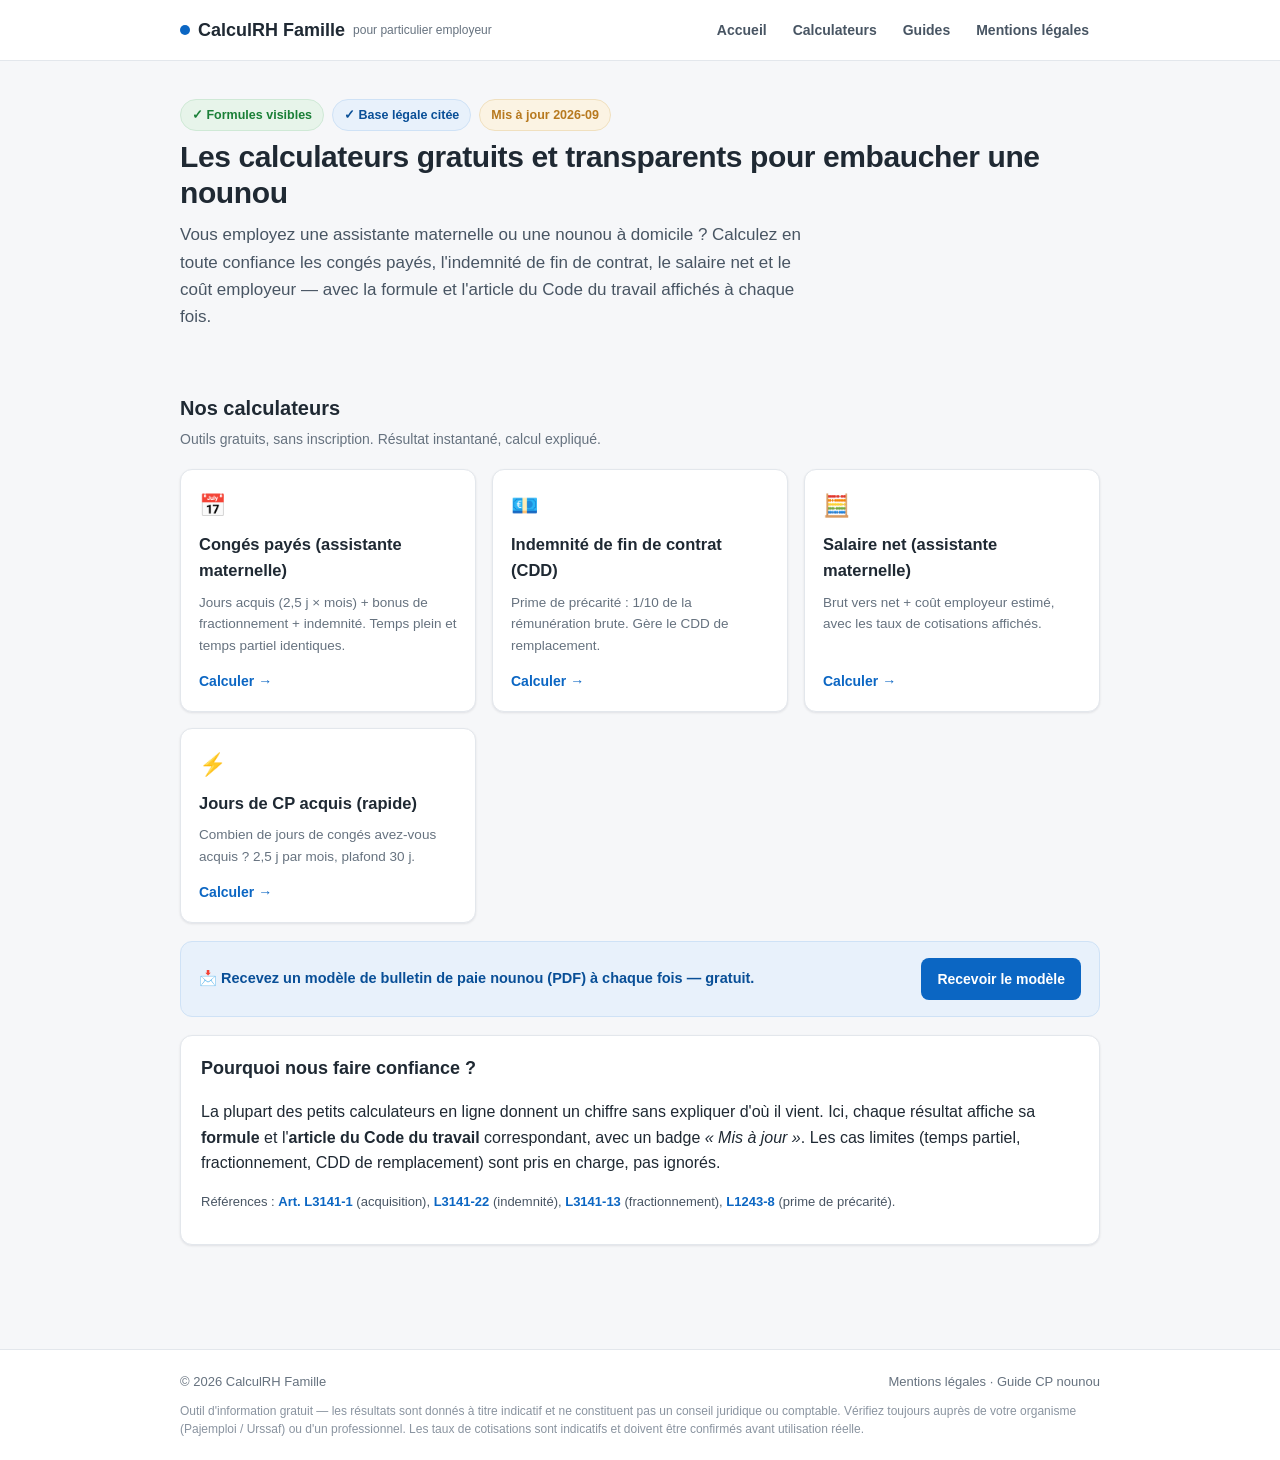
==== index.html @ 048752af "Initial commit: CalculRH France static site (assmat calculators)" ====
<!doctype html>
<html lang="fr">
<head>
  <meta charset="utf-8">
  <meta name="viewport" content="width=device-width, initial-scale=1">
  <title>Calculateurs pour particulier employeur — congés payés, salaire, fin de contrat</title>
  <meta name="description" content="Calculateurs gratuits et transparents pour les familles employant une assistante maternelle (nounou) : congés payés, indemnité de fin de contrat, salaire net, coût employeur. Formules et base légale visibles.">
  <link rel="stylesheet" href="assets/css/style.css">
  <link rel="canonical" href="https://calculrh.com/">
</head>
<body>
  <a class="skip" href="#main">Aller au contenu</a>
  <header class="site-header">
    <div class="bar">
      <a class="brand" href="index.html"><span class="dot"></span> CalculRH&nbsp;Famille <small>pour particulier employeur</small></a>
      <button class="nav-toggle" aria-label="Menu">☰</button>
      <nav class="nav">
        <a href="index.html">Accueil</a>
        <a href="#calculateurs">Calculateurs</a>
        <a href="guides/comment-calculer-cp-nounou.html">Guides</a>
        <a href="mentions-legales.html">Mentions légales</a>
      </nav>
    </div>
  </header>

  <main class="wrap" id="main">
    <section class="hero">
      <div class="badges">
        <span class="badge">✓ Formules visibles</span>
        <span class="badge blue">✓ Base légale citée</span>
        <span class="badge amber">Mis à jour 2026-09</span>
      </div>
      <h1>Les calculateurs gratuits et transparents pour embaucher une nounou</h1>
      <p class="lead">Vous employez une assistante maternelle ou une nounou à domicile ? Calculez en toute confiance les congés payés, l'indemnité de fin de contrat, le salaire net et le coût employeur — avec la formule et l'article du Code du travail affichés à chaque fois.</p>
    </section>

    <h2 class="section-title" id="calculateurs">Nos calculateurs</h2>
    <p class="section-sub">Outils gratuits, sans inscription. Résultat instantané, calcul expliqué.</p>
    <div class="grid">
      <a class="card" href="calculateurs/congres-payes-assmat.html">
        <span class="ic">📅</span>
        <h3>Congés payés (assistante maternelle)</h3>
        <p>Jours acquis (2,5 j × mois) + bonus de fractionnement + indemnité. Temps plein et temps partiel identiques.</p>
        <span class="go">Calculer →</span>
      </a>
      <a class="card" href="calculateurs/indemnite-fin-de-contrat-assmat.html">
        <span class="ic">💶</span>
        <h3>Indemnité de fin de contrat (CDD)</h3>
        <p>Prime de précarité : 1/10 de la rémunération brute. Gère le CDD de remplacement.</p>
        <span class="go">Calculer →</span>
      </a>
      <a class="card" href="calculateurs/salaire-net-assmat.html">
        <span class="ic">🧮</span>
        <h3>Salaire net (assistante maternelle)</h3>
        <p>Brut vers net + coût employeur estimé, avec les taux de cotisations affichés.</p>
        <span class="go">Calculer →</span>
      </a>
      <a class="card" href="calculateurs/jours-cp-acquis.html">
        <span class="ic">⚡</span>
        <h3>Jours de CP acquis (rapide)</h3>
        <p>Combien de jours de congés avez-vous acquis ? 2,5 j par mois, plafond 30 j.</p>
        <span class="go">Calculer →</span>
      </a>
    </div>

    <div class="hook">
      <p>📩 Recevez un modèle de bulletin de paie nounou (PDF) à chaque fois — gratuit.</p>
      <a class="btn" href="guides/comment-calculer-cp-nounou.html#pdf">Recevoir le modèle</a>
    </div>

    <section class="panel">
      <h2>Pourquoi nous faire confiance ?</h2>
      <p>La plupart des petits calculateurs en ligne donnent un chiffre sans expliquer d'où il vient. Ici, chaque résultat affiche sa <b>formule</b> et l'<b>article du Code du travail</b> correspondant, avec un badge <i>« Mis à jour »</i>. Les cas limites (temps partiel, fractionnement, CDD de remplacement) sont pris en charge, pas ignorés.</p>
      <p class="legal-ref">Références : <a href="https://www.legifrance.gouv.fr/codes/section_lc/LEGITEXT000006072050/LEGISCTA000006150381/" target="_blank" rel="noopener">Art. L3141-1</a> (acquisition), <a href="https://www.legifrance.gouv.fr/codes/article_lc/LEGIARTI000032692771/" target="_blank" rel="noopener">L3141-22</a> (indemnité), <a href="https://www.legifrance.gouv.fr/codes/article_lc/LEGIARTI000006150381/" target="_blank" rel="noopener">L3141-13</a> (fractionnement), <a href="https://www.legifrance.gouv.fr/codes/article_lc/LEGIARTI000006901564/" target="_blank" rel="noopener">L1243-8</a> (prime de précarité).</p>
    </section>
  </main>

  <footer class="site-footer">
    <div class="inner">
      <span>© <span id="y">2026</span> CalculRH Famille</span>
      <span><a href="mentions-legales.html">Mentions légales</a> · <a href="guides/comment-calculer-cp-nounou.html">Guide CP nounou</a></span>
      <span class="disc">Outil d'information gratuit — les résultats sont donnés à titre indicatif et ne constituent pas un conseil juridique ou comptable. Vérifiez toujours auprès de votre organisme (Pajemploi / Urssaf) ou d'un professionnel. Les taux de cotisations sont indicatifs et doivent être confirmés avant utilisation réelle.</span>
    </div>
  </footer>

  <script src="assets/js/calc.js"></script>
</body>
</html>
---- assets/css/style.css ----
/* ==========================================================================
   法国 HR 计算器站 — 设计系统 (clean / light / mobile-first / 零依赖)
   定位: particulier employeur (雇保姆家庭) 的免费、透明、可核验计算器
   ========================================================================== */

:root {
  --bg: #f6f7f9;
  --surface: #ffffff;
  --ink: #1f2933;
  --ink-soft: #485563;
  --muted: #66727f;
  --line: #e3e7ec;
  --line-soft: #eef1f4;
  --brand: #0b66c3;       /* 法国蓝 */
  --brand-dark: #094f97;
  --brand-soft: #e8f1fb;
  --green: #1a7f37;        /* 准确/正向 */
  --green-soft: #e7f4ea;
  --amber: #b7791f;
  --amber-soft: #fbf3e3;
  --radius: 12px;
  --radius-sm: 8px;
  --shadow: 0 1px 3px rgba(16,24,40,.06), 0 1px 2px rgba(16,24,40,.04);
  --maxw: 960px;
  --font: -apple-system, BlinkMacSystemFont, "Segoe UI", Roboto, Helvetica, Arial, sans-serif;
}

* { box-sizing: border-box; }

html { -webkit-text-size-adjust: 100%; }

body {
  margin: 0;
  font-family: var(--font);
  background: var(--bg);
  color: var(--ink);
  line-height: 1.6;
  font-size: 16px;
}

a { color: var(--brand); text-decoration: none; }
a:hover { text-decoration: underline; }

img { max-width: 100%; }

/* ---------- Layout ---------- */
.wrap { max-width: var(--maxw); margin: 0 auto; padding: 0 20px 64px; }

.skip { position: absolute; left: -999px; }
.skip:focus { left: 12px; top: 12px; background: #fff; padding: 8px 12px; border-radius: 8px; box-shadow: var(--shadow); z-index: 50; }

/* ---------- Header ---------- */
.site-header {
  background: var(--surface);
  border-bottom: 1px solid var(--line);
  position: sticky; top: 0; z-index: 30;
}
.site-header .bar {
  max-width: var(--maxw); margin: 0 auto; padding: 12px 20px;
  display: flex; align-items: center; justify-content: space-between; gap: 16px;
}
.brand { font-weight: 800; font-size: 18px; color: var(--ink); display: flex; align-items: center; gap: 8px; }
.brand:hover { text-decoration: none; }
.brand .dot { width: 10px; height: 10px; border-radius: 50%; background: var(--brand); display: inline-block; }
.brand small { font-weight: 500; color: var(--muted); font-size: 12px; }
.nav { display: flex; gap: 4px; align-items: center; }
.nav a {
  color: var(--ink-soft); font-size: 14px; padding: 7px 11px; border-radius: 8px; font-weight: 600;
}
.nav a:hover { background: var(--line-soft); text-decoration: none; }
.nav-toggle { display: none; }

/* ---------- Hero ---------- */
.hero { padding: 38px 0 10px; }
.hero h1 { font-size: 30px; line-height: 1.2; margin: 0 0 10px; letter-spacing: -.4px; }
.hero p.lead { font-size: 17px; color: var(--ink-soft); margin: 0 0 18px; max-width: 640px; }
.badges { display: flex; flex-wrap: wrap; gap: 8px; margin-bottom: 8px; }
.badge {
  display: inline-flex; align-items: center; gap: 6px; font-size: 12.5px; font-weight: 600;
  padding: 5px 11px; border-radius: 999px; background: var(--green-soft); color: var(--green);
  border: 1px solid #cfe9d6;
}
.badge.blue { background: var(--brand-soft); color: var(--brand-dark); border-color: #cfe2f6; }
.badge.amber { background: var(--amber-soft); color: var(--amber); border-color: #f0e0bf; }

/* ---------- Cards / Grid ---------- */
.grid { display: grid; gap: 16px; grid-template-columns: repeat(auto-fill, minmax(260px, 1fr)); margin-top: 18px; }
.card {
  background: var(--surface); border: 1px solid var(--line); border-radius: var(--radius);
  padding: 18px; box-shadow: var(--shadow); transition: transform .12s ease, border-color .12s ease;
  display: flex; flex-direction: column; gap: 6px;
}
.card:hover { transform: translateY(-2px); border-color: #cdd6e0; text-decoration: none; }
.card .ic { font-size: 22px; }
.card h3 { margin: 2px 0; font-size: 16.5px; color: var(--ink); }
.card p { margin: 0; color: var(--muted); font-size: 13.5px; }
.card .go { margin-top: auto; padding-top: 8px; font-weight: 700; color: var(--brand); font-size: 14px; }

.section-title { font-size: 20px; margin: 34px 0 4px; }
.section-sub { color: var(--muted); font-size: 14px; margin: 0 0 4px; }

/* ---------- Calculator (real tool) ---------- */
.calc {
  background: var(--surface); border: 1px solid var(--line); border-radius: var(--radius);
  box-shadow: var(--shadow); overflow: hidden; margin-top: 18px;
}
.calc-head { padding: 16px 18px; border-bottom: 1px solid var(--line-soft); display: flex; flex-wrap: wrap; gap: 8px; align-items: center; justify-content: space-between; }
.calc-head h2 { margin: 0; font-size: 18px; }
.calc-body { display: grid; grid-template-columns: 1fr 1fr; gap: 0; }
.calc-inputs { padding: 18px; border-right: 1px solid var(--line-soft); }
.calc-result { padding: 18px; background: #fafbfc; }

.field { margin-bottom: 14px; }
.field label { display: block; font-size: 13.5px; font-weight: 600; color: var(--ink-soft); margin-bottom: 5px; }
.field .hint { font-weight: 400; color: var(--muted); font-size: 12px; }
.field input, .field select {
  width: 100%; padding: 10px 12px; font-size: 15px; border: 1px solid var(--line);
  border-radius: var(--radius-sm); background: #fff; color: var(--ink); font-family: var(--font);
}
.field input:focus, .field select:focus { outline: 2px solid var(--brand-soft); border-color: var(--brand); }
.field .unit { color: var(--muted); font-size: 12.5px; margin-left: 4px; }

.mode-toggle { display: inline-flex; border: 1px solid var(--line); border-radius: 999px; overflow: hidden; background: #fff; }
.mode-toggle button {
  border: 0; background: #fff; padding: 7px 14px; font-size: 13px; font-weight: 600; color: var(--ink-soft); cursor: pointer; font-family: var(--font);
}
.mode-toggle button.active { background: var(--brand); color: #fff; }

.result-big { font-size: 34px; font-weight: 800; color: var(--green); line-height: 1.1; }
.result-big .small { font-size: 15px; color: var(--muted); font-weight: 600; }
.result-line { display: flex; justify-content: space-between; padding: 7px 0; border-bottom: 1px dashed var(--line-soft); font-size: 14px; }
.result-line:last-child { border-bottom: 0; }
.result-line b { color: var(--ink); }
.result-empty { color: var(--muted); font-size: 14px; }

.disclaimer {
  margin-top: 14px; font-size: 12.5px; color: var(--muted); background: var(--amber-soft);
  border: 1px solid #f0e0bf; border-radius: var(--radius-sm); padding: 10px 12px;
}
.disclaimer b { color: var(--amber); }

/* ---------- Formula / legal panel ---------- */
.panel { background: var(--surface); border: 1px solid var(--line); border-radius: var(--radius); box-shadow: var(--shadow); padding: 18px 20px; margin-top: 18px; }
.panel h2 { margin-top: 0; font-size: 18px; }
.formula { background: #f3f6fa; border: 1px solid #e1e8f0; border-radius: 8px; padding: 12px 14px; font-family: ui-monospace, SFMono-Regular, Menlo, Consolas, monospace; font-size: 13.5px; color: #243b53; overflow-x: auto; }
.legal-ref { font-size: 13px; color: var(--ink-soft); }
.legal-ref a { font-weight: 600; }
.updated { display: inline-flex; align-items: center; gap: 6px; font-size: 12.5px; font-weight: 600; color: var(--green); background: var(--green-soft); border: 1px solid #cfe9d6; border-radius: 999px; padding: 4px 10px; }

/* ---------- FAQ ---------- */
.faq details { background: var(--surface); border: 1px solid var(--line); border-radius: var(--radius-sm); padding: 4px 14px; margin: 8px 0; }
.faq summary { cursor: pointer; font-weight: 600; font-size: 15px; padding: 10px 0; }
.faq details p { margin: 0 0 12px; color: var(--ink-soft); font-size: 14px; }

/* ---------- Breadcrumb ---------- */
.crumbs { font-size: 13px; color: var(--muted); padding: 14px 0 0; }
.crumbs a { color: var(--muted); }

/* ---------- Callout (email hook placeholder) ---------- */
.hook { background: var(--brand-soft); border: 1px solid #cfe2f6; border-radius: var(--radius); padding: 16px 18px; margin-top: 18px; display: flex; flex-wrap: wrap; gap: 14px; align-items: center; justify-content: space-between; }
.hook p { margin: 0; font-size: 14.5px; color: var(--brand-dark); font-weight: 600; }
.hook .btn { background: var(--brand); color: #fff; padding: 10px 16px; border-radius: 8px; font-weight: 700; font-size: 14px; }
.hook .btn:hover { background: var(--brand-dark); text-decoration: none; }

/* ---------- Footer ---------- */
.site-footer { border-top: 1px solid var(--line); background: var(--surface); margin-top: 40px; }
.site-footer .inner { max-width: var(--maxw); margin: 0 auto; padding: 22px 20px; font-size: 13px; color: var(--muted); display: flex; flex-wrap: wrap; gap: 10px 22px; justify-content: space-between; }
.site-footer a { color: var(--muted); }
.site-footer .disc { width: 100%; font-size: 12px; color: #8a94a0; line-height: 1.5; }

/* ---------- Responsive ---------- */
@media (max-width: 720px) {
  .calc-body { grid-template-columns: 1fr; }
  .calc-inputs { border-right: 0; border-bottom: 1px solid var(--line-soft); }
  .hero h1 { font-size: 25px; }
  .nav { display: none; position: absolute; top: 56px; right: 12px; flex-direction: column; background: #fff; border: 1px solid var(--line); border-radius: 10px; padding: 8px; box-shadow: var(--shadow); }
  .nav.open { display: flex; }
  .nav-toggle { display: inline-flex; border: 1px solid var(--line); background: #fff; border-radius: 8px; padding: 7px 10px; font-size: 18px; cursor: pointer; }
}

/* ---------- Print (结果可导出) ---------- */
@media print {
  .site-header, .nav, .hero .badges, .hook, .site-footer .disc, .calc-inputs { display: none; }
  body { background: #fff; }
  .calc-result { background: #fff; }
}
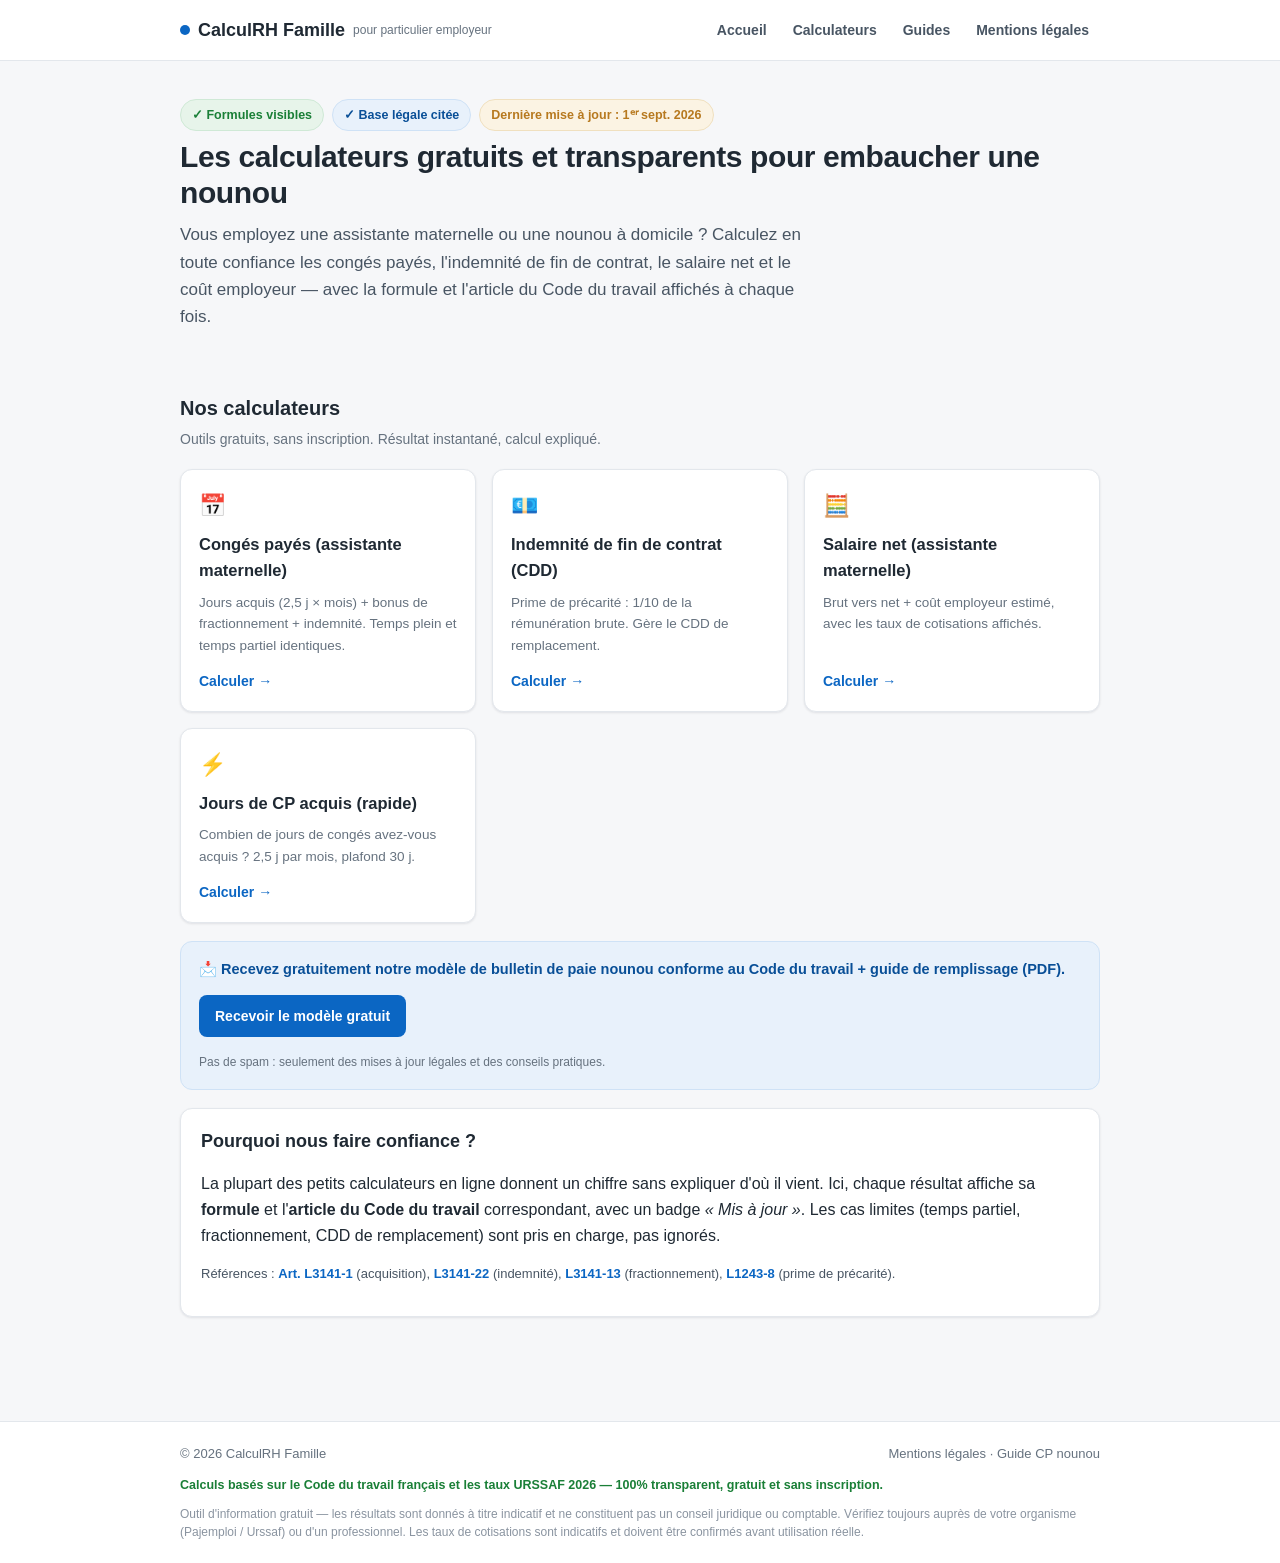
==== commit 0f6fac4d: "SEO 打底 + 工具体验: 修复 canonical 404, sitemap/robots/hreflang, Calculator+FAQ Schema, 信任栏, 邮件钩子升级" ====
--- a/index.html
+++ b/index.html
@@ -7,6 +7,7 @@
   <meta name="description" content="Calculateurs gratuits et transparents pour les familles employant une assistante maternelle (nounou) : congés payés, indemnité de fin de contrat, salaire net, coût employeur. Formules et base légale visibles.">
   <link rel="stylesheet" href="assets/css/style.css">
   <link rel="canonical" href="https://calculrh.com/">
+  <link rel="alternate" hreflang="fr-FR" href="https://calculrh.com/">
 </head>
 <body>
   <a class="skip" href="#main">Aller au contenu</a>
@@ -28,7 +29,7 @@
       <div class="badges">
         <span class="badge">✓ Formules visibles</span>
         <span class="badge blue">✓ Base légale citée</span>
-        <span class="badge amber">Mis à jour 2026-09</span>
+        <span class="badge amber">Dernière mise à jour : 1ᵉʳ sept. 2026</span>
       </div>
       <h1>Les calculateurs gratuits et transparents pour embaucher une nounou</h1>
       <p class="lead">Vous employez une assistante maternelle ou une nounou à domicile ? Calculez en toute confiance les congés payés, l'indemnité de fin de contrat, le salaire net et le coût employeur — avec la formule et l'article du Code du travail affichés à chaque fois.</p>
@@ -64,8 +65,9 @@
     </div>
 
     <div class="hook">
-      <p>📩 Recevez un modèle de bulletin de paie nounou (PDF) à chaque fois — gratuit.</p>
-      <a class="btn" href="guides/comment-calculer-cp-nounou.html#pdf">Recevoir le modèle</a>
+      <p>📩 Recevez gratuitement notre modèle de bulletin de paie nounou <b>conforme au Code du travail</b> + guide de remplissage (PDF).</p>
+      <a class="btn" href="mailto:hello@calculrh.com?subject=Modele%20bulletin%20nounou%20conforme">Recevoir le modèle gratuit</a>
+      <span class="hook-note">Pas de spam : seulement des mises à jour légales et des conseils pratiques.</span>
     </div>
 
     <section class="panel">
@@ -79,6 +81,7 @@
     <div class="inner">
       <span>© <span id="y">2026</span> CalculRH Famille</span>
       <span><a href="mentions-legales.html">Mentions légales</a> · <a href="guides/comment-calculer-cp-nounou.html">Guide CP nounou</a></span>
+      <span class="trust">Calculs basés sur le Code du travail français et les taux URSSAF 2026 — 100% transparent, gratuit et sans inscription.</span>
       <span class="disc">Outil d'information gratuit — les résultats sont donnés à titre indicatif et ne constituent pas un conseil juridique ou comptable. Vérifiez toujours auprès de votre organisme (Pajemploi / Urssaf) ou d'un professionnel. Les taux de cotisations sont indicatifs et doivent être confirmés avant utilisation réelle.</span>
     </div>
   </footer>
--- a/assets/css/style.css
+++ b/assets/css/style.css
@@ -161,12 +161,14 @@
 .hook p { margin: 0; font-size: 14.5px; color: var(--brand-dark); font-weight: 600; }
 .hook .btn { background: var(--brand); color: #fff; padding: 10px 16px; border-radius: 8px; font-weight: 700; font-size: 14px; }
 .hook .btn:hover { background: var(--brand-dark); text-decoration: none; }
+.hook-note { width: 100%; font-size: 12px; color: var(--muted); margin-top: 2px; }
 
 /* ---------- Footer ---------- */
 .site-footer { border-top: 1px solid var(--line); background: var(--surface); margin-top: 40px; }
 .site-footer .inner { max-width: var(--maxw); margin: 0 auto; padding: 22px 20px; font-size: 13px; color: var(--muted); display: flex; flex-wrap: wrap; gap: 10px 22px; justify-content: space-between; }
 .site-footer a { color: var(--muted); }
 .site-footer .disc { width: 100%; font-size: 12px; color: #8a94a0; line-height: 1.5; }
+.site-footer .trust { width: 100%; font-size: 12.5px; color: var(--green); font-weight: 600; }
 
 /* ---------- Responsive ---------- */
 @media (max-width: 720px) {
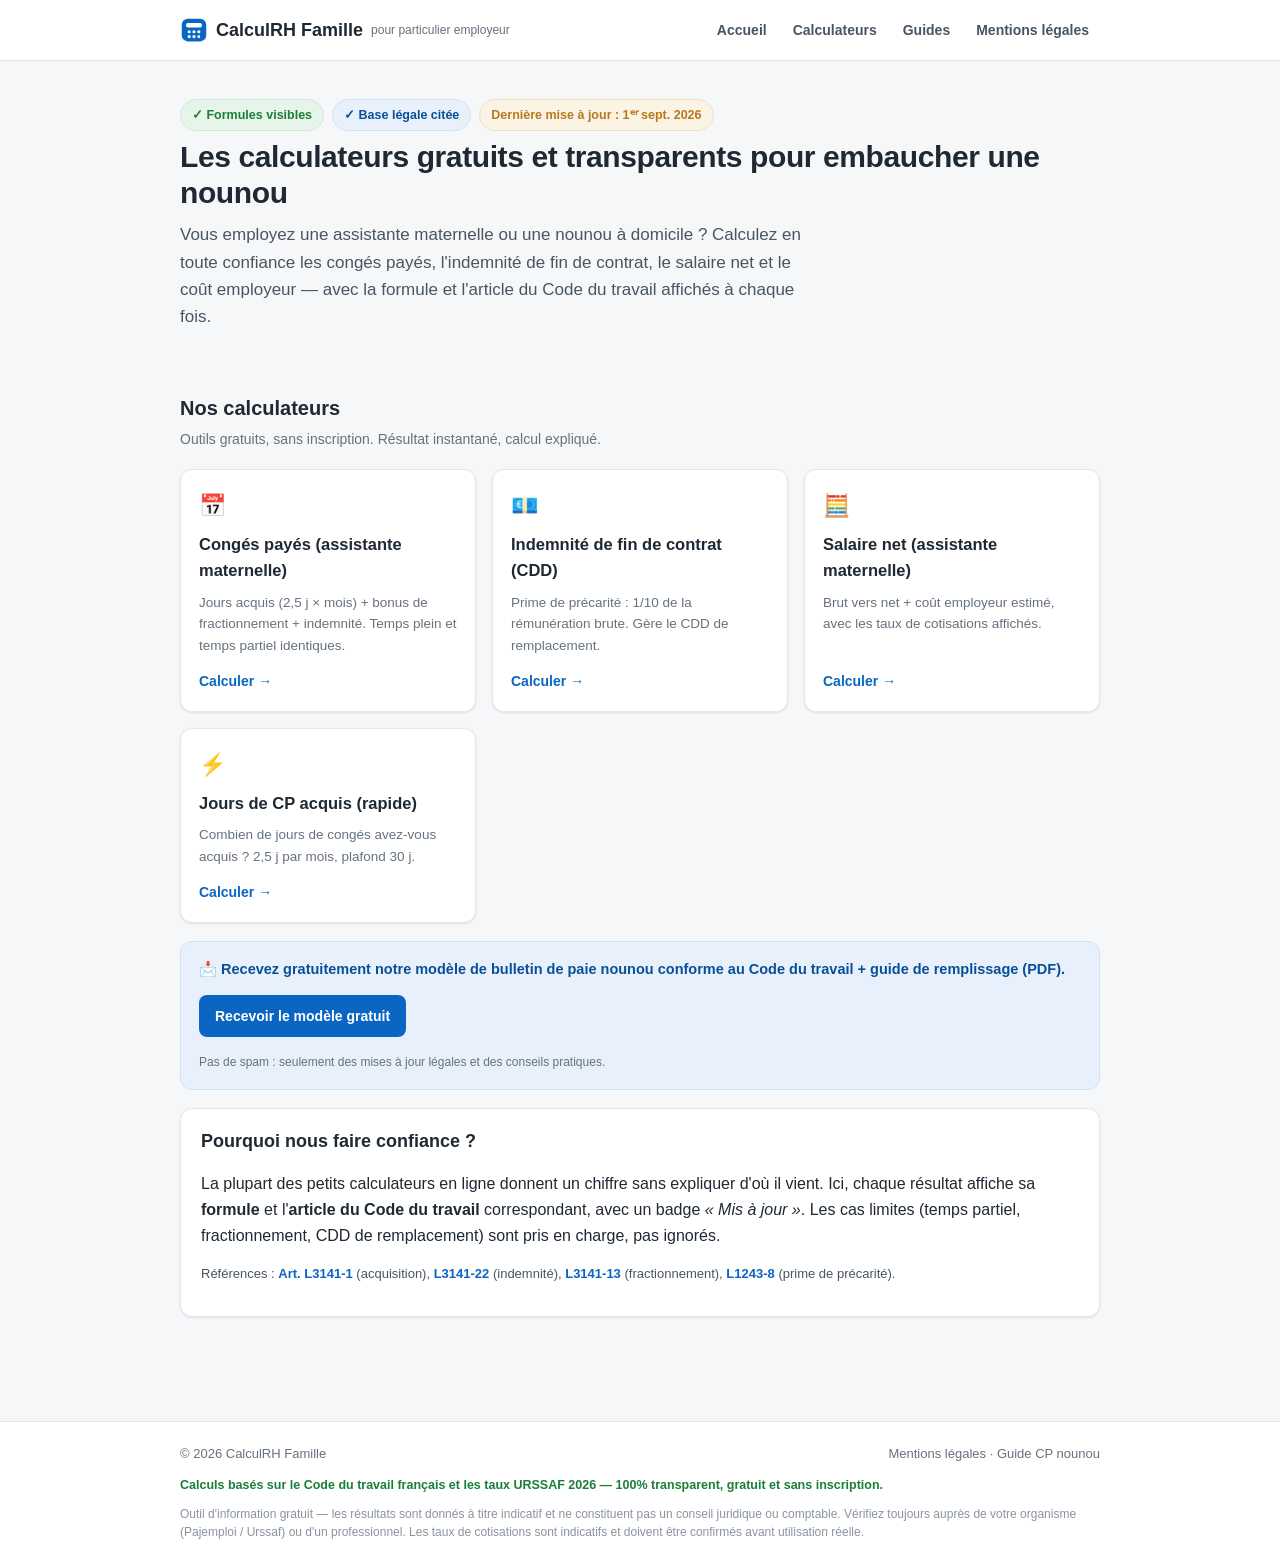
==== commit e0e16a14: "新增 SVG logo + favicon: 替换 header 圆点为计算器图标, 加 favicon 引用" ====
--- a/index.html
+++ b/index.html
@@ -6,20 +6,21 @@
   <title>Calculateurs pour particulier employeur — congés payés, salaire, fin de contrat</title>
   <meta name="description" content="Calculateurs gratuits et transparents pour les familles employant une assistante maternelle (nounou) : congés payés, indemnité de fin de contrat, salaire net, coût employeur. Formules et base légale visibles.">
   <link rel="stylesheet" href="assets/css/style.css">
-  <link rel="canonical" href="https://calculrh.com/">
-  <link rel="alternate" hreflang="fr-FR" href="https://calculrh.com/">
+  <link rel="icon" href="/assets/img/favicon.svg" type="image/svg+xml">
+  <link rel="canonical" href="https://www.calculrh.com/">
+  <link rel="alternate" hreflang="fr-FR" href="https://www.calculrh.com/">
 </head>
 <body>
   <a class="skip" href="#main">Aller au contenu</a>
   <header class="site-header">
     <div class="bar">
-      <a class="brand" href="index.html"><span class="dot"></span> CalculRH&nbsp;Famille <small>pour particulier employeur</small></a>
+      <a class="brand" href="index.html"><svg class="logo" width="28" height="28" viewBox="0 0 32 32" fill="none" aria-hidden="true"><rect x="2" y="3" width="28" height="26" rx="7" fill="#0b66c3"/><rect x="7" y="8" width="18" height="5" rx="2" fill="#ffffff"/><circle cx="10.5" cy="18" r="1.8" fill="#ffffff"/><circle cx="16" cy="18" r="1.8" fill="#ffffff"/><circle cx="21.5" cy="18" r="1.8" fill="#ffffff"/><circle cx="10.5" cy="23.5" r="1.8" fill="#ffffff"/><circle cx="16" cy="23.5" r="1.8" fill="#ffffff"/><rect x="20" y="22" width="3" height="3" rx="1" fill="#ffffff"/></svg> CalculRH&nbsp;Famille <small>pour particulier employeur</small></a>
       <button class="nav-toggle" aria-label="Menu">☰</button>
       <nav class="nav">
         <a href="index.html">Accueil</a>
         <a href="#calculateurs">Calculateurs</a>
-        <a href="guides/comment-calculer-cp-nounou.html">Guides</a>
-        <a href="mentions-legales.html">Mentions légales</a>
+        <a href="/guide-comment-calculer-conges-payes-nounou">Guides</a>
+        <a href="/mentions-legales">Mentions légales</a>
       </nav>
     </div>
   </header>
@@ -38,25 +39,25 @@
     <h2 class="section-title" id="calculateurs">Nos calculateurs</h2>
     <p class="section-sub">Outils gratuits, sans inscription. Résultat instantané, calcul expliqué.</p>
     <div class="grid">
-      <a class="card" href="calculateurs/congres-payes-assmat.html">
+      <a class="card" href="/calculateur-conges-payes-assistante-maternelle">
         <span class="ic">📅</span>
         <h3>Congés payés (assistante maternelle)</h3>
         <p>Jours acquis (2,5 j × mois) + bonus de fractionnement + indemnité. Temps plein et temps partiel identiques.</p>
         <span class="go">Calculer →</span>
       </a>
-      <a class="card" href="calculateurs/indemnite-fin-de-contrat-assmat.html">
+      <a class="card" href="/calculateur-indemnite-fin-de-contrat-assistante-maternelle">
         <span class="ic">💶</span>
         <h3>Indemnité de fin de contrat (CDD)</h3>
         <p>Prime de précarité : 1/10 de la rémunération brute. Gère le CDD de remplacement.</p>
         <span class="go">Calculer →</span>
       </a>
-      <a class="card" href="calculateurs/salaire-net-assmat.html">
+      <a class="card" href="/calculateur-salaire-net-assistante-maternelle">
         <span class="ic">🧮</span>
         <h3>Salaire net (assistante maternelle)</h3>
         <p>Brut vers net + coût employeur estimé, avec les taux de cotisations affichés.</p>
         <span class="go">Calculer →</span>
       </a>
-      <a class="card" href="calculateurs/jours-cp-acquis.html">
+      <a class="card" href="/calculateur-jours-conges-payes-acquis">
         <span class="ic">⚡</span>
         <h3>Jours de CP acquis (rapide)</h3>
         <p>Combien de jours de congés avez-vous acquis ? 2,5 j par mois, plafond 30 j.</p>
@@ -80,7 +81,7 @@
   <footer class="site-footer">
     <div class="inner">
       <span>© <span id="y">2026</span> CalculRH Famille</span>
-      <span><a href="mentions-legales.html">Mentions légales</a> · <a href="guides/comment-calculer-cp-nounou.html">Guide CP nounou</a></span>
+      <span><a href="/mentions-legales">Mentions légales</a> · <a href="/guide-comment-calculer-conges-payes-nounou">Guide CP nounou</a></span>
       <span class="trust">Calculs basés sur le Code du travail français et les taux URSSAF 2026 — 100% transparent, gratuit et sans inscription.</span>
       <span class="disc">Outil d'information gratuit — les résultats sont donnés à titre indicatif et ne constituent pas un conseil juridique ou comptable. Vérifiez toujours auprès de votre organisme (Pajemploi / Urssaf) ou d'un professionnel. Les taux de cotisations sont indicatifs et doivent être confirmés avant utilisation réelle.</span>
     </div>
--- a/assets/css/style.css
+++ b/assets/css/style.css
@@ -61,7 +61,7 @@
 }
 .brand { font-weight: 800; font-size: 18px; color: var(--ink); display: flex; align-items: center; gap: 8px; }
 .brand:hover { text-decoration: none; }
-.brand .dot { width: 10px; height: 10px; border-radius: 50%; background: var(--brand); display: inline-block; }
+.brand .logo { width: 28px; height: 28px; flex: 0 0 auto; display: block; }
 .brand small { font-weight: 500; color: var(--muted); font-size: 12px; }
 .nav { display: flex; gap: 4px; align-items: center; }
 .nav a {
